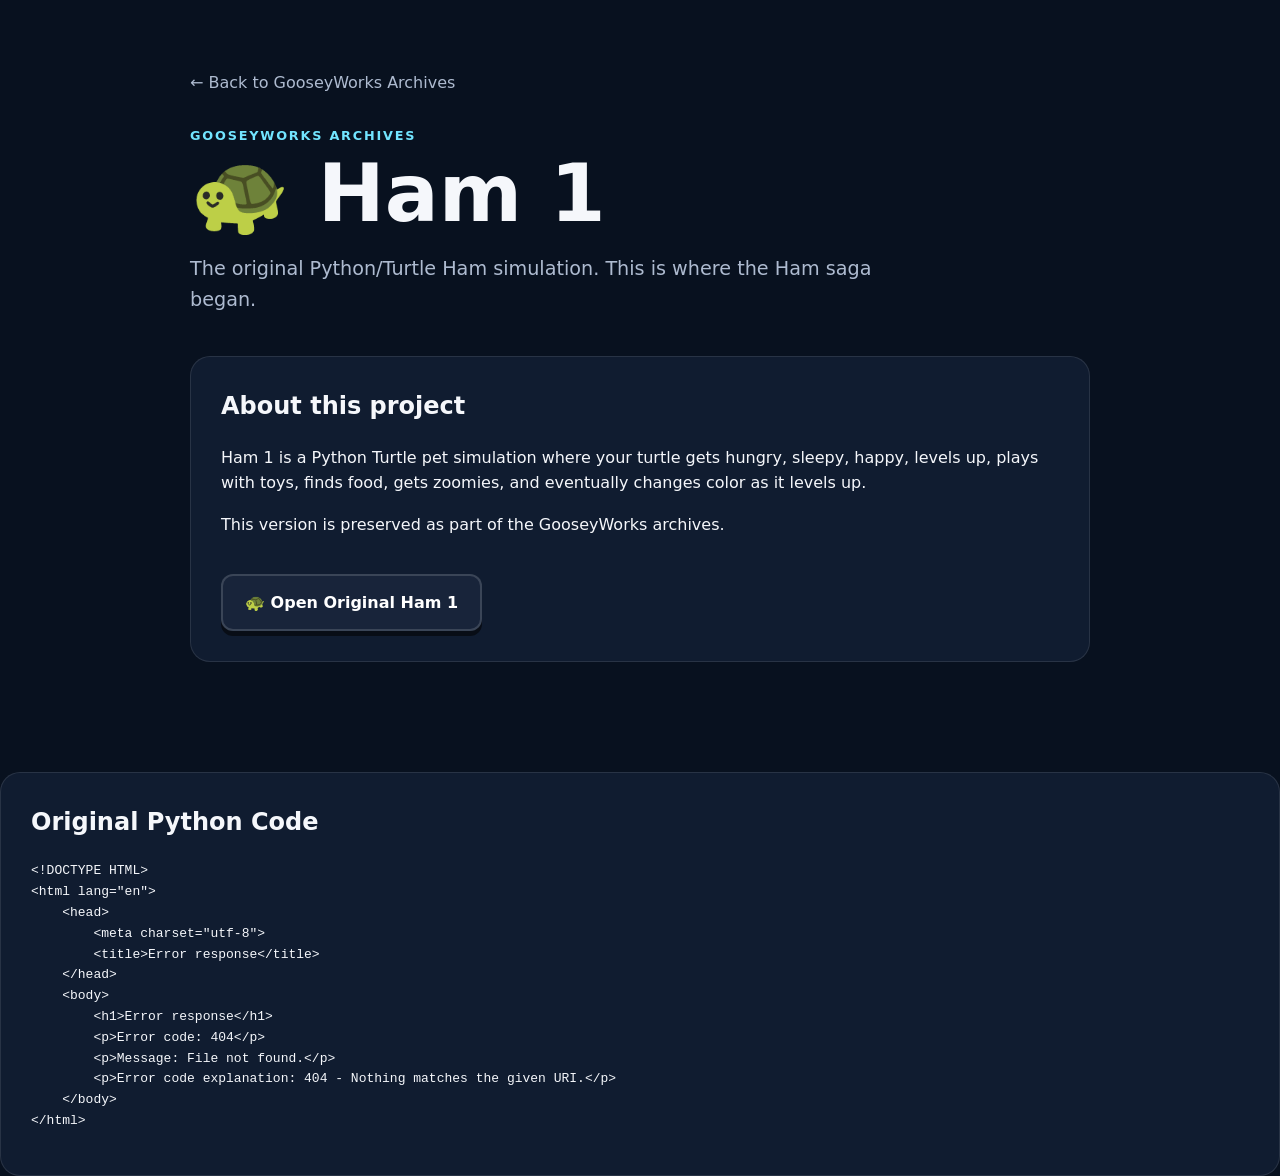
==== archives/ham1/index.html @ 8772481a "Add section to display and fetch Python code Added a section to display original Python code and fet" ====
<!doctype html>
<html lang="en">
<head>
    <meta charset="utf-8">
    <meta name="viewport" content="width=device-width, initial-scale=1">
    <title>Ham 1 - GooseyWorks Archives</title>

    <link rel="icon" type="image/png" href="../../logo.png">

    <style>
        :root {
            --bg: #08111f;
            --panel: #101c30;
            --text: #f5f7fb;
            --muted: #aebbd0;
            --accent: #72e5ff;
            --border: rgba(255,255,255,.10);
        }

        * {
            box-sizing: border-box;
        }

        body {
            margin: 0;
            background: var(--bg);
            color: var(--text);
            font-family: system-ui, sans-serif;
            line-height: 1.6;
        }

        .page {
            width: min(900px, calc(100% - 40px));
            margin: auto;
            padding: 70px 0;
        }

        .back {
            display: inline-block;
            margin-bottom: 30px;
            color: var(--muted);
            text-decoration: none;
        }

        .back:hover {
            color: var(--text);
        }

        .eyebrow {
            color: var(--accent);
            font-size: .8rem;
            font-weight: 900;
            letter-spacing: .14em;
            text-transform: uppercase;
        }

        h1 {
            font-size: clamp(3rem, 8vw, 5rem);
            line-height: 1;
            margin: 8px 0 20px;
        }

        .intro {
            color: var(--muted);
            font-size: 1.2rem;
            max-width: 700px;
        }

        .panel {
            margin-top: 40px;
            padding: 30px;
            border: 1px solid var(--border);
            border-radius: 20px;
            background: var(--panel);
        }

        .panel h2 {
            margin-top: 0;
        }

        .archive-button {
            display: inline-block;
            margin-top: 20px;
            padding: 14px 22px;
            border-radius: 12px;
            border: 2px solid rgba(255,255,255,.15);
            background: #18243a;
            color: white;
            font-weight: 900;
            text-decoration: none;
            box-shadow: 0 5px 0 #080d16;
            transition: .15s ease;
        }

        .archive-button:hover {
            transform: translateY(-4px);
            background: #243653;
            box-shadow: 0 9px 0 #080d16;
        }

        .archive-button:active {
            transform: translateY(3px);
            box-shadow: 0 2px 0 #080d16;
        }
    </style>
</head>

<body>

<div class="page">

    <a class="back" href="../../#archives">← Back to GooseyWorks Archives</a>

    <div class="eyebrow">GOOSEYWORKS ARCHIVES</div>

    <h1>🐢 Ham 1</h1>

    <p class="intro">
        The original Python/Turtle Ham simulation.
        This is where the Ham saga began.
    </p>

    <div class="panel">
        <h2>About this project</h2>

        <p>
            Ham 1 is a Python Turtle pet simulation where your turtle
            gets hungry, sleepy, happy, levels up, plays with toys,
            finds food, gets zoomies, and eventually changes color
            as it levels up.
        </p>

        <p>
            This version is preserved as part of the GooseyWorks archives.
        </p>

        <a class="archive-button" href="#">
            🐢 Open Original Ham 1
        </a>
    </div>

</div>
<section class="panel">
    <h2>Original Python Code</h2>

    <pre><code id="ham-code"></code></pre>
</section>

<script>
fetch("ham1.py")
    .then(response => response.text())
    .then(code => {
        document.getElementById("ham-code").textContent = code;
    })
    .catch(() => {
        document.getElementById("ham-code").textContent =
            "Could not load the archived Python file.";
    });
</script>
</body>
</html>
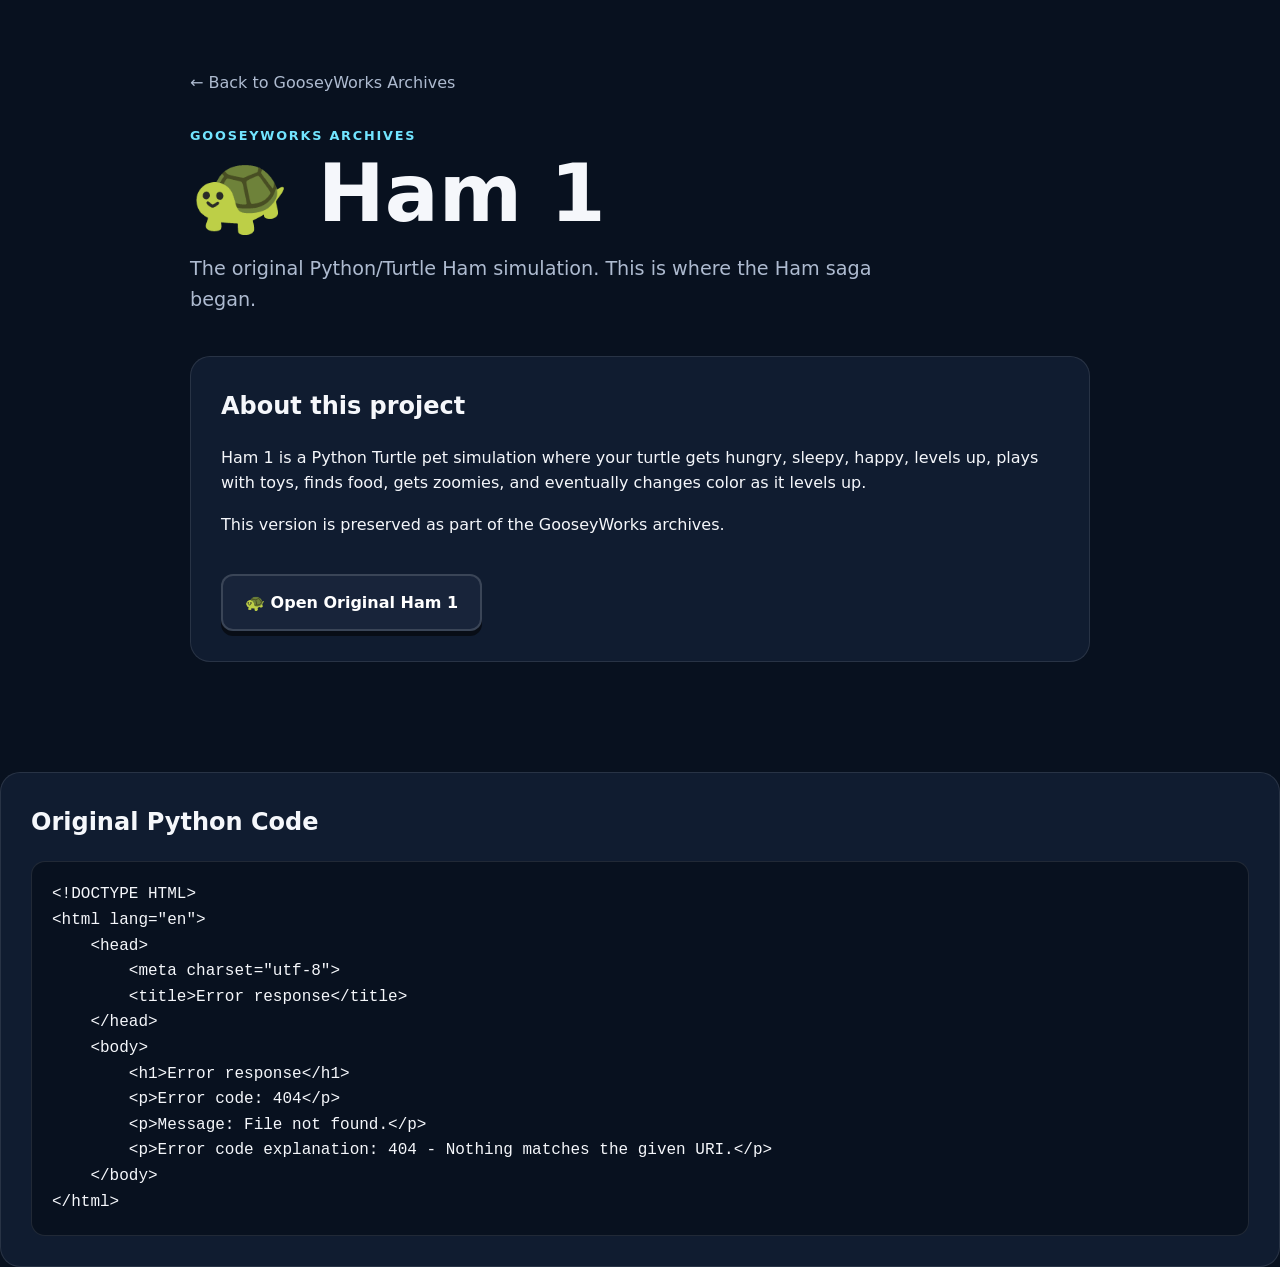
==== commit eb377c05: "Add stylesheet link to index.html" ====
--- a/archives/ham1/index.html
+++ b/archives/ham1/index.html
@@ -1,6 +1,7 @@
 <!doctype html>
 <html lang="en">
 <head>
+    <link rel="stylesheet" href="style.css">
     <meta charset="utf-8">
     <meta name="viewport" content="width=device-width, initial-scale=1">
     <title>Ham 1 - GooseyWorks Archives</title>
--- a/archives/ham1/style.css
+++ b/archives/ham1/style.css
@@ -0,0 +1,14 @@
+pre {
+    margin: 0;
+    padding: 20px;
+    overflow-x: auto;
+    border-radius: 14px;
+    background: #08111f;
+    color: #f5f7fb;
+    border: 1px solid rgba(255,255,255,.10);
+}
+
+code {
+    font-family: "Courier New", monospace;
+    white-space: pre;
+}
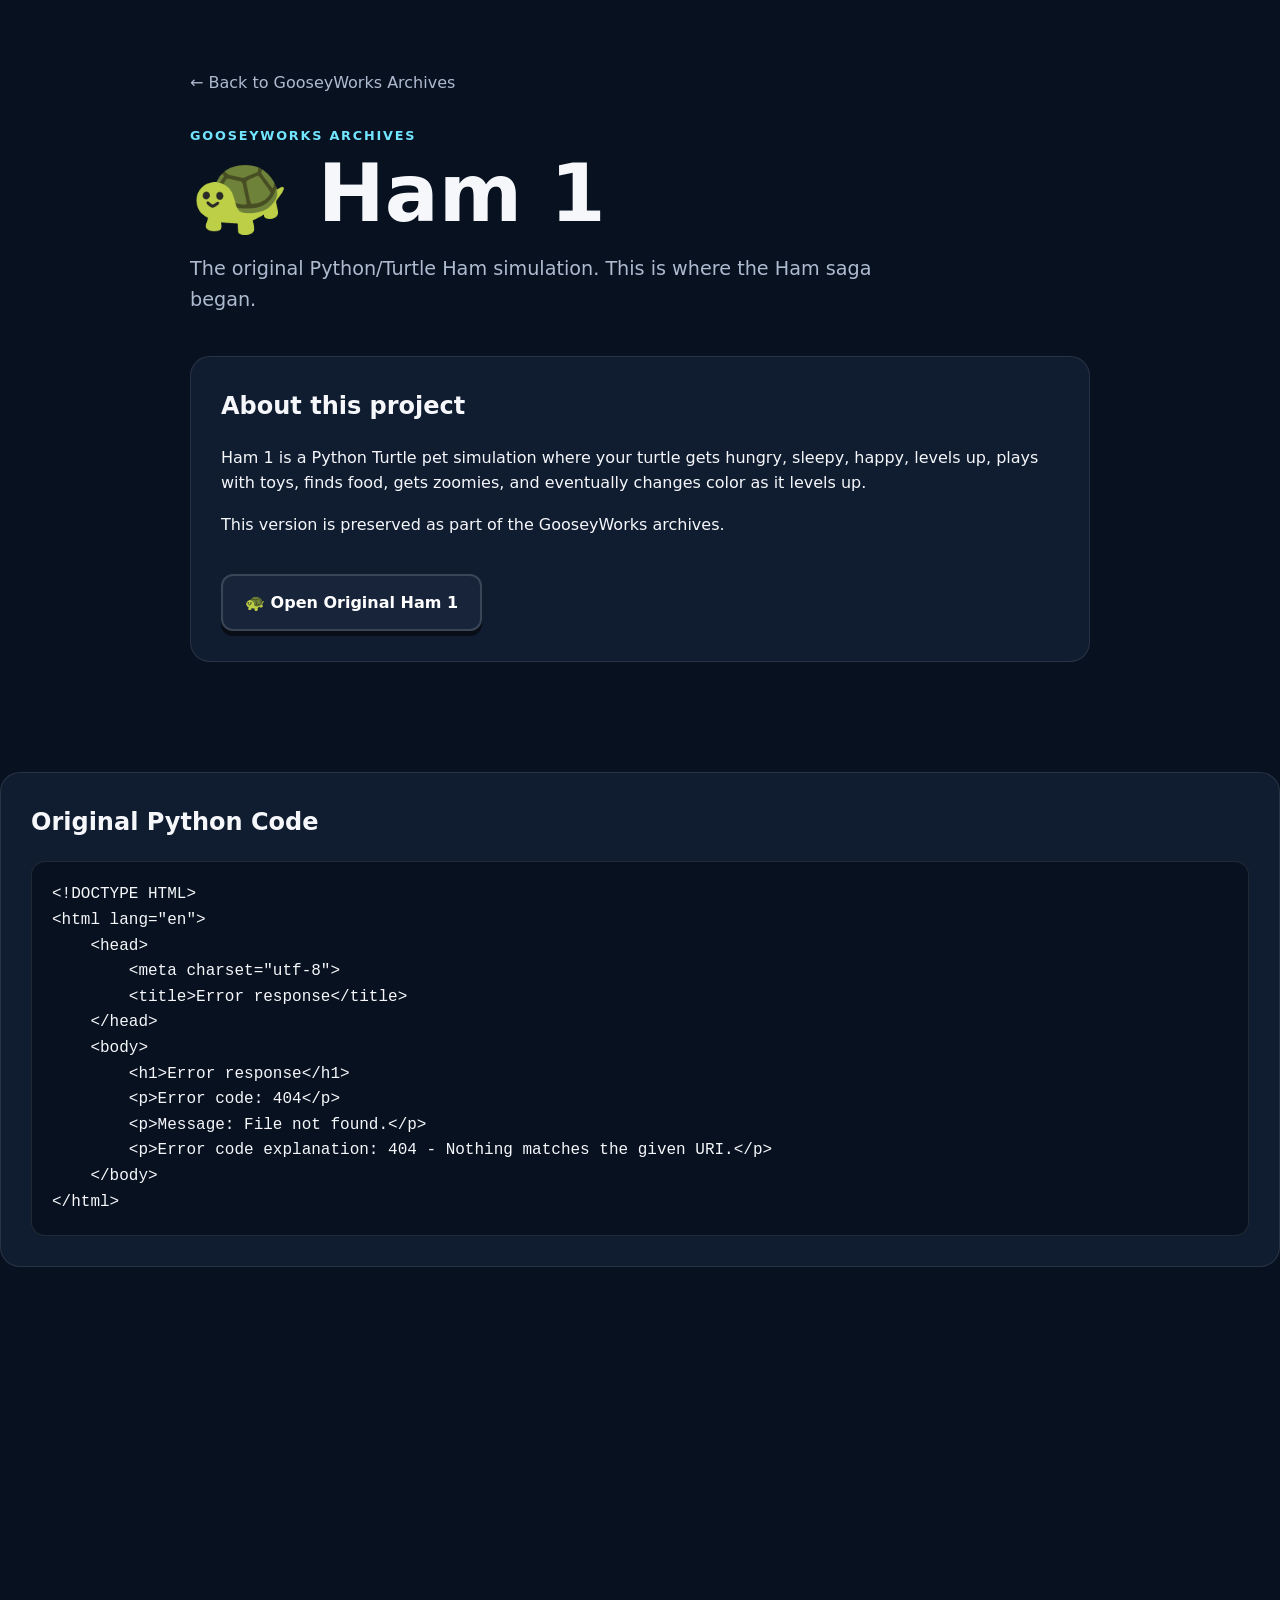
==== commit 1f1a7623: "Add iframe for Trinket Python embed" ====
--- a/archives/ham1/index.html
+++ b/archives/ham1/index.html
@@ -158,5 +158,14 @@
             "Could not load the archived Python file.";
     });
 </script>
+<iframe
+    src="https://trinket.io/embed/python/efe85e1015fb"
+    width="100%"
+    height="356"
+    frameborder="0"
+    marginwidth="0"
+    marginheight="0"
+    allowfullscreen>
+    </iframe>
 </body>
 </html>
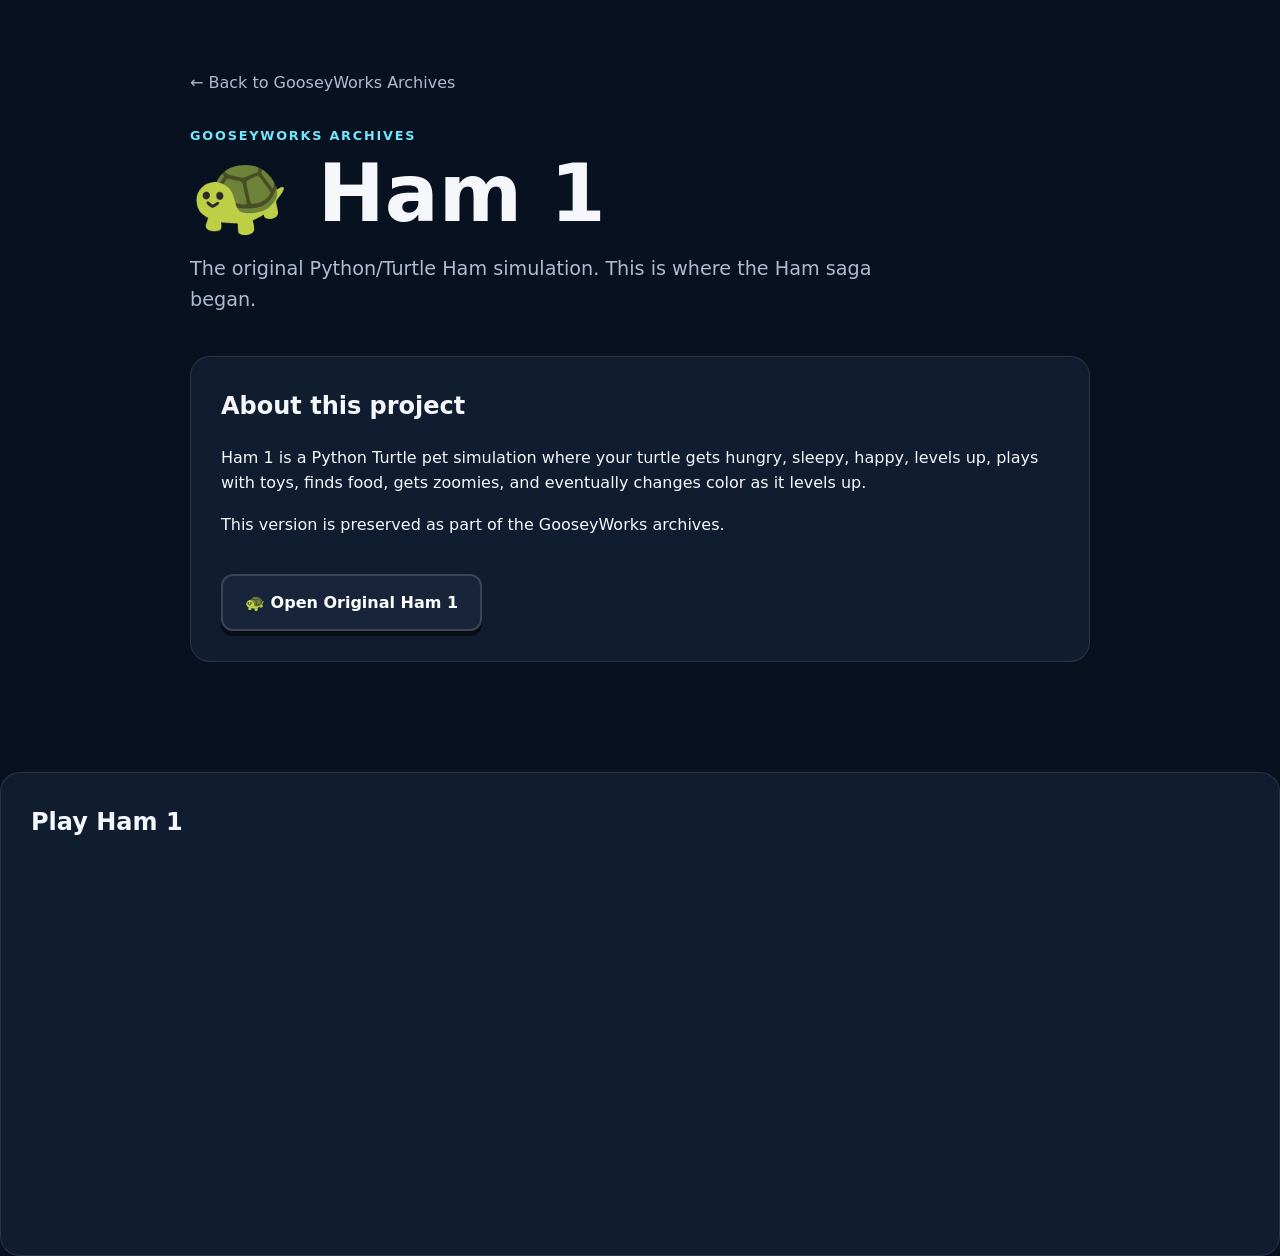
==== commit 212b2025: "Refactor index.html to update Python code display Removed original Python code section and script fo" ====
--- a/archives/ham1/index.html
+++ b/archives/ham1/index.html
@@ -135,37 +135,24 @@
             This version is preserved as part of the GooseyWorks archives.
         </p>
 
-        <a class="archive-button" href="#">
+        <a class="archive-button" href="#ham-screen">
             🐢 Open Original Ham 1
         </a>
     </div>
 
 </div>
-<section class="panel">
-    <h2>Original Python Code</h2>
+    <div class="panel" id="ham-screen">
 
-    <pre><code id="ham-code"></code></pre>
-</section>
-
-<script>
-fetch("ham1.py")
-    .then(response => response.text())
-    .then(code => {
-        document.getElementById("ham-code").textContent = code;
-    })
-    .catch(() => {
-        document.getElementById("ham-code").textContent =
-            "Could not load the archived Python file.";
-    });
-</script>
-<iframe
-    src="https://trinket.io/embed/python/efe85e1015fb"
-    width="100%"
-    height="356"
+    <h2>Play Ham 1</h2>
+<iframe src="https://trinket.io/embed/python/efe85e1015fb?start=result" 
+    width="100%" 
+    height="356" 
     frameborder="0"
-    marginwidth="0"
-    marginheight="0"
+    marginwidth="0" 
+    marginheight="0" 
     allowfullscreen>
     </iframe>
+
+</div>
 </body>
 </html>
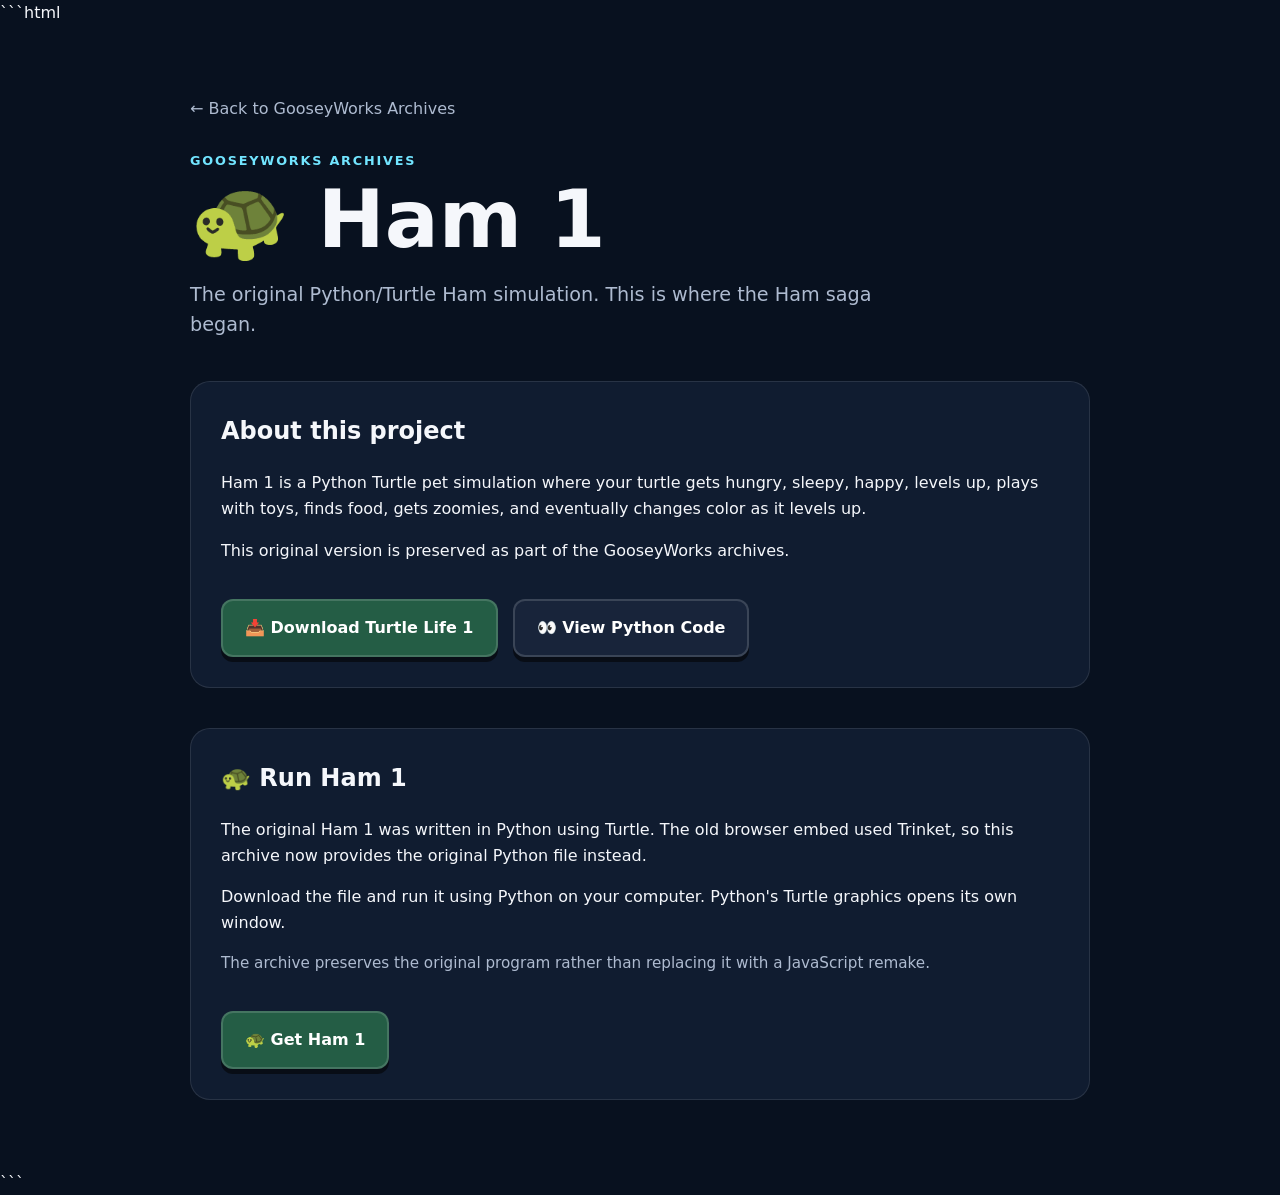
==== commit 185fb96a: "Update index.html for Ham 1 archive" ====
--- a/archives/ham1/index.html
+++ b/archives/ham1/index.html
@@ -1,12 +1,14 @@
+```html
 <!doctype html>
 <html lang="en">
 <head>
-    <link rel="stylesheet" href="style.css">
     <meta charset="utf-8">
     <meta name="viewport" content="width=device-width, initial-scale=1">
+
     <title>Ham 1 - GooseyWorks Archives</title>
 
     <link rel="icon" type="image/png" href="../../logo.png">
+    <link rel="stylesheet" href="style.css">
 
     <style>
         :root {
@@ -81,7 +83,7 @@
 
         .archive-button {
             display: inline-block;
-            margin-top: 20px;
+            margin: 20px 10px 0 0;
             padding: 14px 22px;
             border-radius: 12px;
             border: 2px solid rgba(255,255,255,.15);
@@ -103,6 +105,35 @@
             transform: translateY(3px);
             box-shadow: 0 2px 0 #080d16;
         }
+
+        .download-button {
+            background: #245d45;
+        }
+
+        .download-button:hover {
+            background: #347b5b;
+        }
+
+        .note {
+            color: var(--muted);
+            font-size: .95rem;
+        }
+
+        @media (max-width: 600px) {
+            .page {
+                padding: 35px 0;
+            }
+
+            .panel {
+                padding: 22px;
+            }
+
+            .archive-button {
+                display: block;
+                text-align: center;
+                margin-right: 0;
+            }
+        }
     </style>
 </head>
 
@@ -110,7 +141,9 @@
 
 <div class="page">
 
-    <a class="back" href="../../#archives">← Back to GooseyWorks Archives</a>
+    <a class="back" href="../../#archives">
+        ← Back to GooseyWorks Archives
+    </a>
 
     <div class="eyebrow">GOOSEYWORKS ARCHIVES</div>
 
@@ -132,27 +165,50 @@
         </p>
 
         <p>
-            This version is preserved as part of the GooseyWorks archives.
-        </p>
-
-        <a class="archive-button" href="#ham-screen">
-            🐢 Open Original Ham 1
+            This original version is preserved as part of the
+            GooseyWorks archives.
+        </p>
+
+        <a class="archive-button download-button"
+           href="Turtle_Life_1.py"
+           download>
+            📥 Download Turtle Life 1
+        </a>
+
+        <a class="archive-button"
+           href="code.html">
+            👀 View Python Code
         </a>
     </div>
 
+    <div class="panel" id="ham-screen">
+        <h2>🐢 Run Ham 1</h2>
+
+        <p>
+            The original Ham 1 was written in Python using Turtle.
+            The old browser embed used Trinket, so this archive now
+            provides the original Python file instead.
+        </p>
+
+        <p>
+            Download the file and run it using Python on your computer.
+            Python's Turtle graphics opens its own window.
+        </p>
+
+        <p class="note">
+            The archive preserves the original program rather than
+            replacing it with a JavaScript remake.
+        </p>
+
+        <a class="archive-button download-button"
+           href="Turtle_Life_1.py"
+           download>
+            🐢 Get Ham 1
+        </a>
+    </div>
+
 </div>
-    <div class="panel" id="ham-screen">
-
-    <h2>Play Ham 1</h2>
-<iframe src="https://trinket.io/embed/python/efe85e1015fb?start=result" 
-    width="100%" 
-    height="356" 
-    frameborder="0"
-    marginwidth="0" 
-    marginheight="0" 
-    allowfullscreen>
-    </iframe>
-
-</div>
+
 </body>
 </html>
+```
